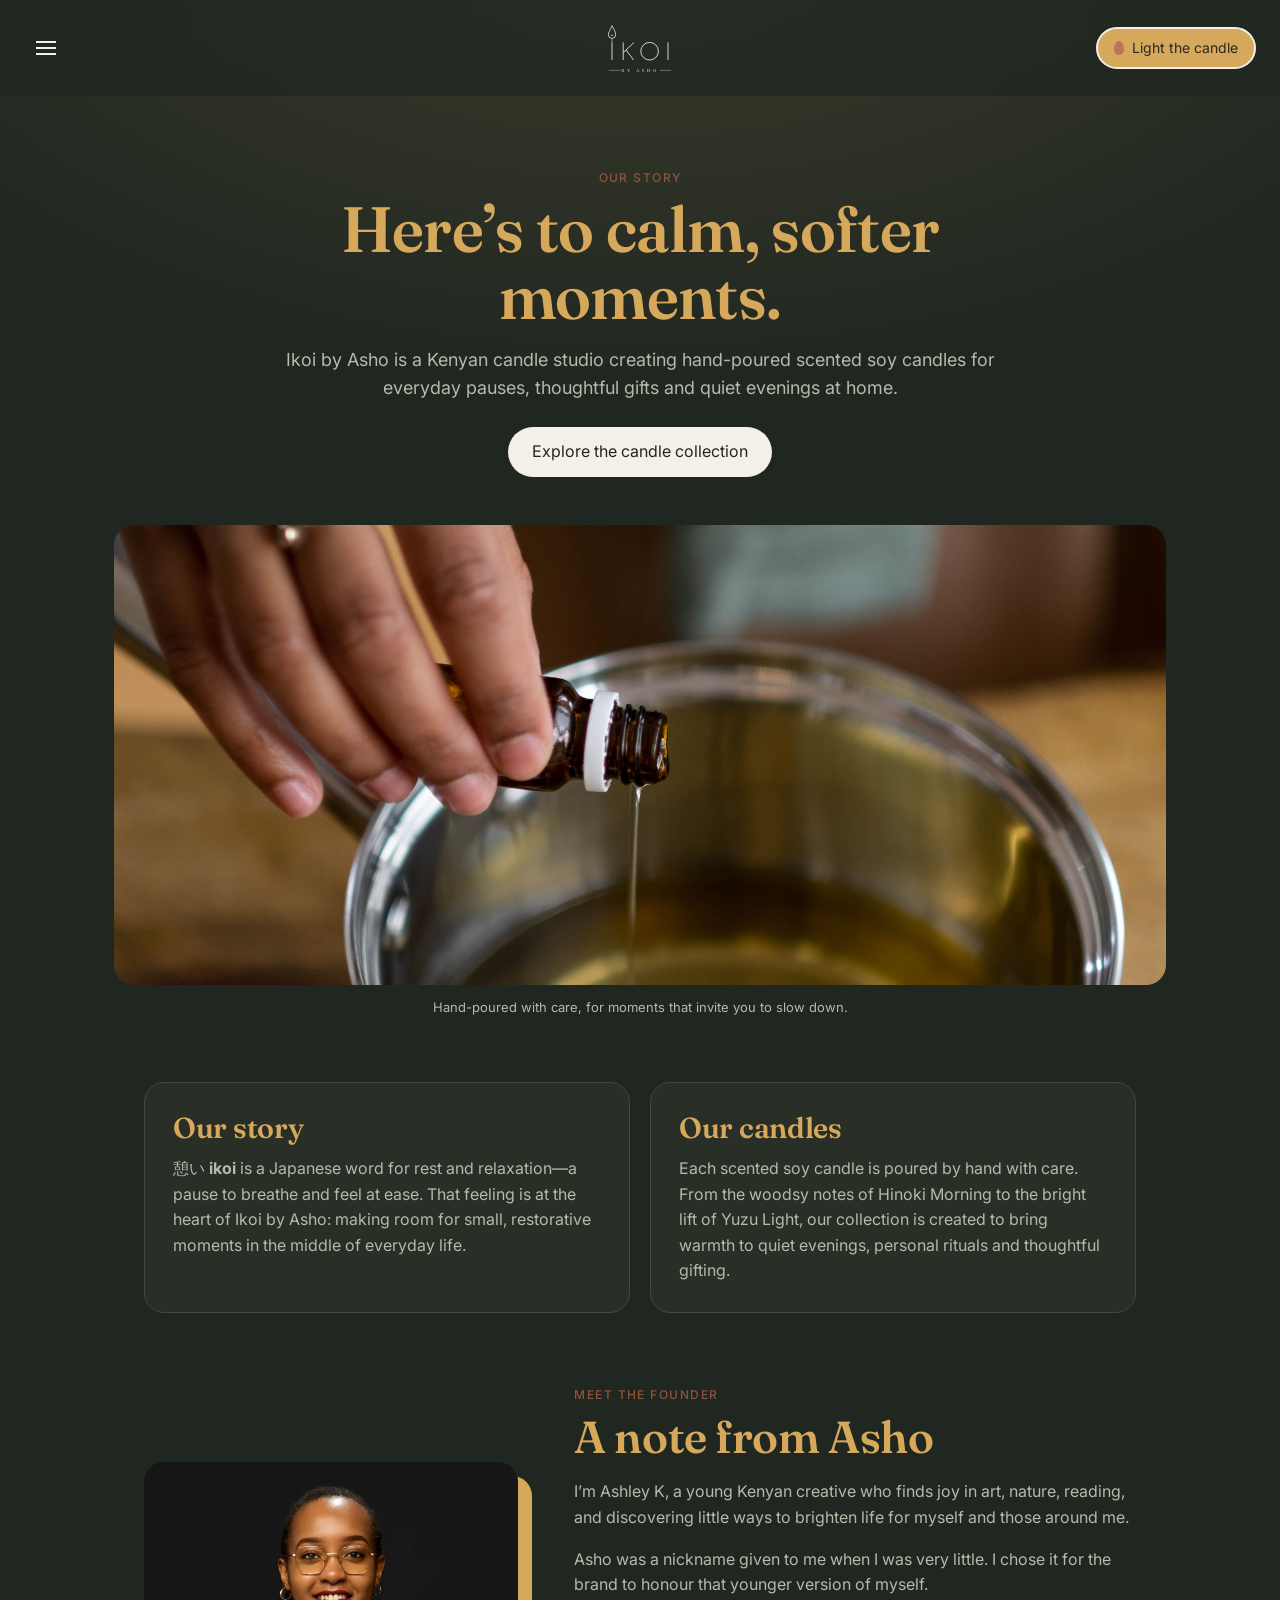
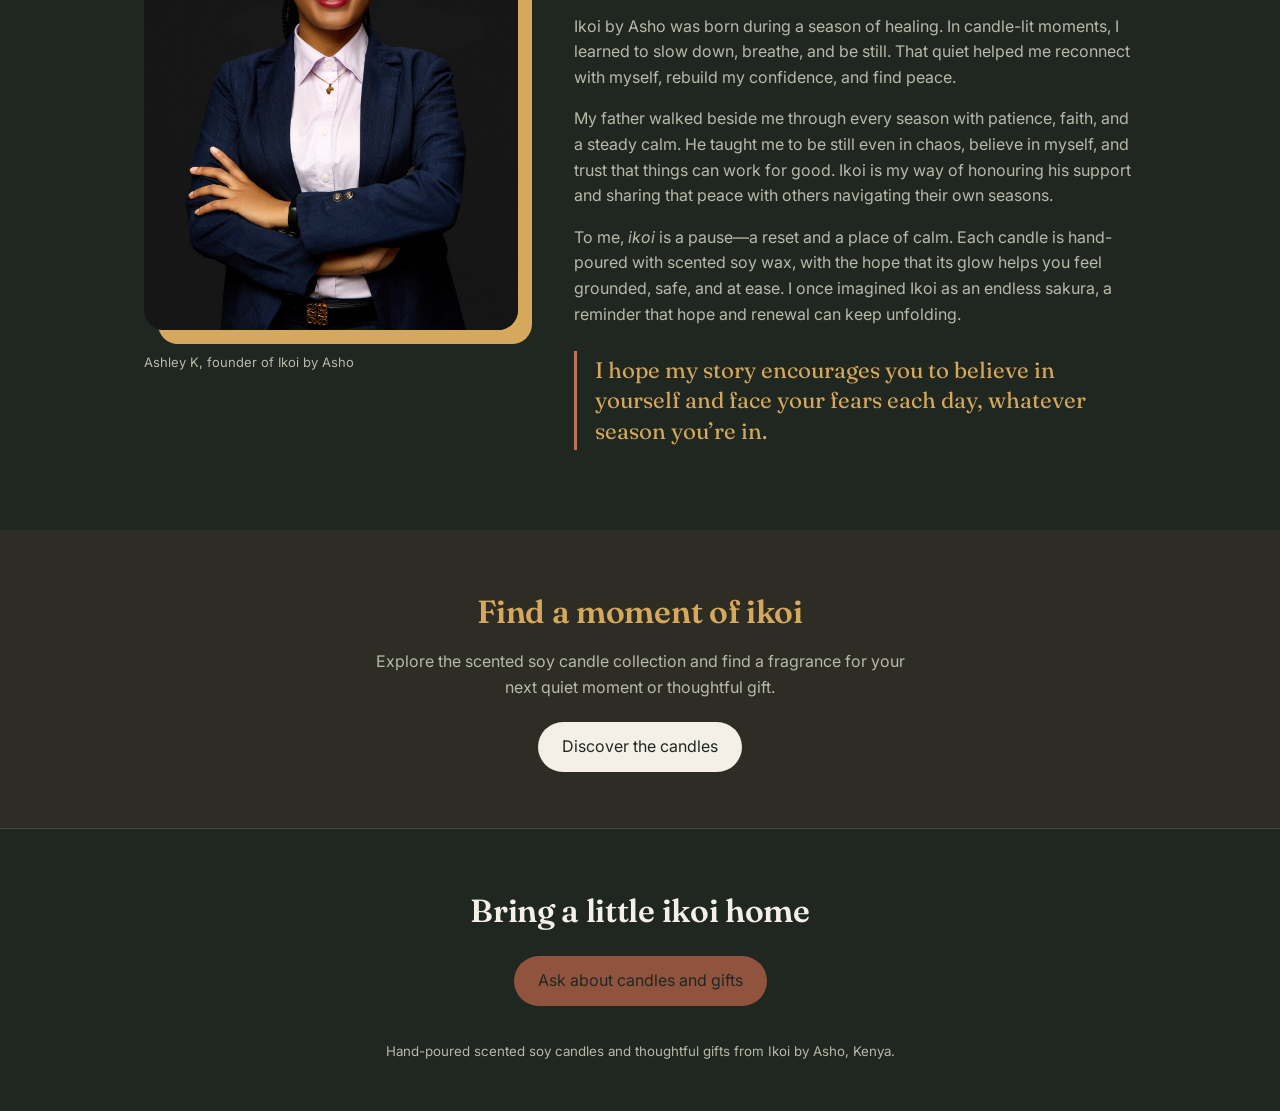
==== about.html @ bbc6a016 "Update Ikoi website content and assets Co-authored-by: Copilot <223556219+Copilot@users.noreply.gith" ====
<!DOCTYPE html>
<html lang="en">
<head>
  <meta charset="utf-8">
  <meta name="viewport" content="width=device-width, initial-scale=1">
  <title>Our Story | Ikoi by Asho</title>
  <meta name="description" content="Discover the meaning of ikoi and the inspiration behind Ikoi by Asho, a Kenyan candle studio creating hand-poured scented soy candles.">
  <meta property="og:type" content="website">
  <meta property="og:title" content="Our Story | Ikoi by Asho">
  <meta property="og:description" content="A little room to breathe: learn about the meaning of ikoi and our hand-poured scented soy candles.">
  <link rel="stylesheet" href="https://fonts.googleapis.com/css2?family=Cormorant+Garamond:wght@500&family=Fraunces:wght@600&family=Inter:wght@400;500&family=Noto+Serif+JP:wght@500&display=swap">
  <link rel="icon" href="data:image/svg+xml,<svg xmlns=%22http://www.w3.org/2000/svg%22 viewBox=%220 0 100 100%22><text y=%22.9em%22 font-size=%2290%22>🕯️</text></svg>">
  <link rel="stylesheet" href="style.css">
</head>
<body>
  <header>
    <button class="menu-toggle" id="menu-toggle" type="button" aria-expanded="false" aria-controls="primary-navigation" aria-label="Open navigation menu">
      <span class="menu-icon" aria-hidden="true"></span>
    </button>
    <a class="logo logo-wordmark" href="index.html#top" aria-label="Ikoi by Asho, home"><img src="Logo/ikoi-elegant-1-line-wordmark.svg" alt=""></a>
    <nav id="primary-navigation" aria-label="Main navigation">
      <a href="index.html#collection">Shop all candles</a>
      <details class="nav-scent-group">
        <summary>Shop by scent</summary>
        <div class="nav-scent-list">
          <a href="index.html#scent-hinoki-morning"><span>Hinoki Morning<small>KSh 1,500</small></span></a>
          <a href="index.html#scent-yuzu-light"><span>Yuzu Light<small>KSh 1,500</small></span></a>
          <a href="index.html#scent-matcha-hour"><span>Matcha Hour<small>KSh 1,500</small></span></a>
          <a href="index.html#scent-lamu-breeze"><span>Lamu Breeze<small>Planned · Price TBC</small></span></a>
          <a href="index.html#scent-mara-sunrise"><span>Mara Sunrise<small>Planned · Price TBC</small></span></a>
          <a href="index.html#scent-karura-rain"><span>Karura Rain<small>Planned · Price TBC</small></span></a>
          <a href="index.html#scent-naivasha-bloom"><span>Naivasha Bloom<small>Planned · Price TBC</small></span></a>
          <a href="index.html#scent-kilifi-dusk"><span>Kilifi Dusk<small>Planned · Price TBC</small></span></a>
          <a href="index.html#scent-infinite-sakura"><span>Infinite Sakura<small>Planned · Price TBC</small></span></a>
        </div>
      </details>
      <details class="nav-product-group">
        <summary>Shop by product</summary>
        <div class="nav-product-list">
          <a href="index.html#cake-candles"><span>Cake candles<small>Price on request</small></span></a>
          <a href="index.html#chocolate-bar-wax-melts"><span>Chocolate-bar wax melts<small>KSh 2,500</small></span></a>
          <a href="index.html#blooming-tins"><span>Blooming tins<small>Price on request</small></span></a>
        </div>
      </details>
      <a href="index.html#bundles">Bundles &amp; discounts</a>
      <a href="about.html" aria-current="page">Our story</a>
      <a href="index.html#events">Candle workshops</a>
      <a href="index.html#candle-journal">Candle care</a>
      <a href="index.html#playful">Custom candles</a>
      <a href="index.html#contact">Contact</a>
    </nav>
    <button class="glow-toggle" id="glow" type="button" aria-pressed="false"><span>Light the candle</span></button>
  </header>
  <div class="menu-backdrop" id="menu-backdrop" aria-hidden="true"></div>

  <main id="about-main">
    <section class="about-intro">
      <p class="about-kicker">Our story</p>
      <h1>Here’s to calm, softer moments.</h1>
      <p>Ikoi by Asho is a Kenyan candle studio creating hand-poured scented soy candles for everyday pauses, thoughtful gifts and quiet evenings at home.</p>
      <a class="button" href="index.html#collection">Explore the candle collection</a>
    </section>

    <figure class="about-feature">
      <img src="images/candle-making-1.jpg" alt="Fragrance being blended into warm candle wax" loading="eager" decoding="async">
      <figcaption>Hand-poured with care, for moments that invite you to slow down.</figcaption>
    </figure>

    <section class="about-story" aria-label="The meaning and making of Ikoi">
      <article>
        <h2>Our story</h2>
        <p><span class="kanji" lang="ja">憩い</span> <strong>ikoi</strong> is a Japanese word for rest and relaxation—a pause to breathe and feel at ease. That feeling is at the heart of Ikoi by Asho: making room for small, restorative moments in the middle of everyday life.</p>
      </article>
      <article>
        <h2>Our candles</h2>
        <p>Each scented soy candle is poured by hand with care. From the woodsy notes of Hinoki Morning to the bright lift of Yuzu Light, our collection is created to bring warmth to quiet evenings, personal rituals and thoughtful gifting.</p>
      </article>
    </section>

    <section class="founder-story" aria-labelledby="founder-title">
      <figure class="founder-portrait">
        <img src="images/ashley-k-web.jpg" alt="Ashley K, founder of Ikoi by Asho" loading="lazy" decoding="async">
        <figcaption>Ashley K, founder of Ikoi by Asho</figcaption>
      </figure>
      <div class="founder-copy">
        <p class="about-kicker">Meet the founder</p>
        <h2 id="founder-title">A note from Asho</h2>
        <p>I’m Ashley K, a young Kenyan creative who finds joy in art, nature, reading, and discovering little ways to brighten life for myself and those around me.</p>
        <p>Asho was a nickname given to me when I was very little. I chose it for the brand to honour that younger version of myself.</p>
        <p>Ikoi by Asho was born during a season of healing. In candle-lit moments, I learned to slow down, breathe, and be still. That quiet helped me reconnect with myself, rebuild my confidence, and find peace.</p>
        <p>My father walked beside me through every season with patience, faith, and a steady calm. He taught me to be still even in chaos, believe in myself, and trust that things can work for good. Ikoi is my way of honouring his support and sharing that peace with others navigating their own seasons.</p>
        <p>To me, <em>ikoi</em> is a pause—a reset and a place of calm. Each candle is hand-poured with scented soy wax, with the hope that its glow helps you feel grounded, safe, and at ease. I once imagined Ikoi as an endless sakura, a reminder that hope and renewal can keep unfolding.</p>
        <blockquote>I hope my story encourages you to believe in yourself and face your fears each day, whatever season you’re in.</blockquote>
      </div>
    </section>

    <section class="about-cta">
      <h2>Find a moment of ikoi</h2>
      <p>Explore the scented soy candle collection and find a fragrance for your next quiet moment or thoughtful gift.</p>
      <a class="button" href="index.html#collection">Discover the candles</a>
    </section>
  </main>

  <footer id="contact">
    <h2>Bring a little ikoi home</h2>
    <a class="button" href="mailto:hello@ikoibyasho.com">Ask about candles and gifts</a>
    <p><small>Hand-poured scented soy candles and thoughtful gifts from Ikoi by Asho, Kenya.</small></p>
  </footer>

  <script>
    const glowButton=document.getElementById('glow');
    function setCandleTheme(lit){
      document.body.classList.toggle('lit',lit);
      document.body.classList.toggle('glow',!lit);
      glowButton.setAttribute('aria-pressed',String(lit));
      glowButton.firstChild.textContent=lit?'Blow it out':'Light the candle';
      try{localStorage.setItem('candle-lit',lit?'1':'0')}catch(e){}
    }
    let candleLit=false;
    try{candleLit=localStorage.getItem('candle-lit')==='1'}catch(e){}
    setCandleTheme(candleLit);
    glowButton.addEventListener('click',()=>setCandleTheme(!document.body.classList.contains('lit')));

    const header=document.querySelector('header');
    const menuToggle=document.getElementById('menu-toggle');
    const primaryNavigation=document.getElementById('primary-navigation');
    function closeNavigation(restoreFocus=false){
      header.classList.remove('is-menu-open');
      document.body.classList.remove('menu-open');
      menuToggle.setAttribute('aria-expanded','false');
      menuToggle.setAttribute('aria-label','Open navigation menu');
      if(restoreFocus)menuToggle.focus();
    }
    const menuBackdrop=document.getElementById('menu-backdrop');
    menuBackdrop.addEventListener('click',()=>closeNavigation(true));
    menuToggle.addEventListener('click',()=>{
      const isOpen=menuToggle.getAttribute('aria-expanded')==='true';
      if(isOpen)closeNavigation(true);
      else{
        header.classList.add('is-menu-open');
        document.body.classList.add('menu-open');
        menuToggle.setAttribute('aria-expanded','true');
        menuToggle.setAttribute('aria-label','Close navigation menu');
        primaryNavigation.querySelector('a,summary').focus({preventScroll:true});
      }
    });
    primaryNavigation.addEventListener('click',event=>{
      if(event.target.closest('a'))closeNavigation();
    });
    document.addEventListener('keydown',event=>{
      if(event.key==='Escape'&&menuToggle.getAttribute('aria-expanded')==='true')closeNavigation(true);
    });
    let previousScrollY=window.scrollY;
    let scrollUpdatePending=false;
    window.addEventListener('scroll',()=>{
      if(scrollUpdatePending)return;
      scrollUpdatePending=true;
      requestAnimationFrame(()=>{
        const currentScrollY=window.scrollY;
        if(!header.classList.contains('is-menu-open')){
          header.classList.toggle('is-scrolled',currentScrollY>24);
          if(currentScrollY<=24)header.classList.remove('is-hidden');
          else if(currentScrollY>previousScrollY+4){
            header.classList.add('is-hidden');
            closeNavigation();
          }
          else if(currentScrollY<previousScrollY-4)header.classList.remove('is-hidden');
        }
        previousScrollY=currentScrollY;
        scrollUpdatePending=false;
      });
    },{passive:true});
  </script>
</body>
</html>
---- style.css ----
:root{--bg:#f4f0e7;--ink:#292a26;--muted:#6e6c62;--accent:#b8745a;--accent-strong:#90533e;--line:#ded7c8;--saffron:#d5a85b;--plum:#68745d;--head:#3e4a3c;--flame-cursor:url("data:image/svg+xml,%3Csvg%20xmlns='http://www.w3.org/2000/svg'%20width='32'%20height='32'%20viewBox='0%200%2032%2032'%3E%3Cpath%20fill='%23b8745a'%20stroke='%23292a26'%20stroke-width='1.5'%20d='M16%202c2%207%209%209%209%2017a9%209%200%201%201-18%200c0-5%203-9%207-12-1%205%201%207%203%208-1-5%200-9%203-13z'/%3E%3Cpath%20fill='%23d5a85b'%20d='M16%2015c2%202%203%204%203%206a3%203%200%201%201-6%200c0-2%201-3%202-4%200%201%201%202%201%202z'/%3E%3C/svg%3E") 16 2}
*,*::before,*::after{box-sizing:border-box}
html{scroll-behavior:smooth}
body{margin:0;background:var(--bg);color:var(--ink);font-family:Inter,sans-serif;line-height:1.6;cursor:var(--flame-cursor),auto}
a,button,select,[role=button]{cursor:var(--flame-cursor),pointer}
h1,h2,h3{font-family:Fraunces,serif;font-weight:600;letter-spacing:-.01em}
a:focus-visible{outline:2px solid var(--accent-strong);outline-offset:3px}
img{max-width:100%}

header{display:grid;grid-template-columns:1fr auto 1fr;gap:12px;align-items:center;padding:8px 24px;border-bottom:0}
header a{color:var(--ink);text-decoration:none}
.logo{font-family:"Cormorant Garamond",serif;font-size:1.6rem}
.logo small{font-family:Inter,sans-serif;font-size:13px;color:var(--muted)}
.logo-wordmark{grid-column:2;grid-row:1;justify-self:center;display:block;width:104px;height:80px;overflow:hidden;transition:width .25s ease,height .25s ease}
.logo-wordmark img{display:block;width:100%;height:100%;max-width:none;object-fit:contain;transition:filter .4s}
body.glow .logo-wordmark img{filter:invert(1)}
.menu-toggle{grid-column:1;grid-row:1;justify-self:start;display:grid;place-items:center;width:44px;height:44px;padding:0;border:0;border-radius:50%;background:transparent;color:var(--ink)}
.menu-toggle:hover{background:rgba(41,42,38,.08)}
.menu-icon,.menu-icon::before,.menu-icon::after{display:block;width:20px;height:1.5px;background:currentColor;transition:transform .2s,background-color .2s}
.menu-icon{position:relative}
.menu-icon::before,.menu-icon::after{position:absolute;left:0;content:""}
.menu-icon::before{top:-6px}
.menu-icon::after{top:6px}
.menu-toggle[aria-expanded=true] .menu-icon{background:transparent}
.menu-toggle[aria-expanded=true] .menu-icon::before{top:0;transform:rotate(45deg)}
.menu-toggle[aria-expanded=true] .menu-icon::after{top:0;transform:rotate(-45deg)}
nav{position:fixed;top:0;bottom:0;left:0;z-index:22;display:flex;flex-direction:column;align-items:stretch;width:min(360px,88vw);height:100vh;height:100dvh;overflow-y:auto;gap:0;padding:72px 24px 24px;background:var(--bg);border-right:1px solid var(--line);box-shadow:12px 0 32px rgba(41,42,38,.12);transform:translateX(-105%);visibility:hidden;pointer-events:none;transition:transform .28s ease,visibility 0s linear .28s}
header.is-menu-open nav{transform:translateX(0);visibility:visible;pointer-events:auto;transition:transform .28s ease,visibility 0s}
header.is-menu-open{background:transparent;backdrop-filter:none;box-shadow:none}
header.is-menu-open .menu-toggle{position:fixed;top:12px;left:12px;z-index:23;background:var(--bg)}
header.is-menu-open .logo-wordmark,header.is-menu-open .glow-toggle{visibility:hidden}
.menu-backdrop{display:none;position:fixed;inset:0;z-index:19;width:100%;border:0;background:rgba(20,24,21,.48)}
header.is-menu-open+.menu-backdrop{display:block}
body.menu-open{overflow:hidden}
header .glow-toggle{grid-column:3;grid-row:1;justify-self:end;white-space:nowrap}
nav a{display:flex;align-items:center;width:100%;min-height:54px;padding:12px 0;border-bottom:1px solid var(--line);color:var(--ink);text-align:left;text-decoration:none;background:none;transition:color .2s}
nav a:hover{color:var(--accent-strong)}
.nav-scent-group,.nav-product-group{border-bottom:1px solid var(--line)}
.nav-scent-group summary,.nav-product-group summary{display:flex;align-items:center;justify-content:space-between;min-height:54px;cursor:pointer;list-style:none;color:var(--ink);font-size:14px;letter-spacing:.04em;text-transform:uppercase}
.nav-scent-group summary::-webkit-details-marker,.nav-product-group summary::-webkit-details-marker{display:none}
.nav-scent-group summary::after,.nav-product-group summary::after{width:7px;height:7px;margin-right:4px;border-top:1.5px solid currentColor;border-right:1.5px solid currentColor;content:"";transform:rotate(45deg);transition:transform .2s}
.nav-scent-group[open] summary::after,.nav-product-group[open] summary::after{transform:rotate(135deg)}
.nav-scent-list,.nav-product-list{padding:0 0 10px 12px;border-top:1px solid var(--line)}
nav .nav-scent-list a,nav .nav-product-list a{min-height:44px;padding:8px 0;border:0;color:var(--muted);font-size:14px}
nav .nav-scent-list a:hover,nav .nav-product-list a:hover{color:var(--accent-strong)}
.nav-scent-list a span,.nav-product-list a span{display:flex;flex-direction:column;gap:2px}
.nav-scent-list a small,.nav-product-list a small{color:var(--muted);font-size:11px;font-weight:400}

.button{display:inline-block;background:var(--ink);color:var(--bg);padding:12px 24px;border-radius:999px;text-decoration:none}
.wrap{max-width:1040px;margin:0 auto;padding:0 24px}

/* calm home */
.hero{display:grid;grid-template-columns:1fr 1fr;gap:48px;align-items:center;padding-top:72px;padding-bottom:72px}
.hero h1{font-size:clamp(2.4rem,5vw,3.6rem);line-height:1.05;margin:0 0 16px}
.hero p{max-width:34ch;color:var(--muted)}
.hero img{width:100%;aspect-ratio:4/5;object-fit:cover;border-radius:200px 200px 8px 8px}

.jar-showcase{padding:64px 0;background:linear-gradient(120deg,rgba(184,116,90,.12),rgba(213,168,91,.18))}
.jar-showcase-content{display:grid;grid-template-columns:1fr;gap:30px}
.jar-showcase-copy h2{margin:0 0 12px;color:var(--head);font-size:clamp(2rem,4vw,2.8rem);line-height:1.08}
.jar-showcase-copy>p:last-child{max-width:34ch;margin:0;color:var(--muted)}
.jar-kicker{margin:0 0 8px;color:var(--accent-strong);font-size:12px;font-weight:500;letter-spacing:.12em;text-transform:uppercase}
.jar-mockups{display:grid;grid-template-columns:repeat(3,minmax(0,1fr));gap:16px;align-items:stretch}
.jar-mockup{position:relative;overflow:hidden;margin:0;border-radius:18px;aspect-ratio:4/5;box-shadow:0 12px 24px rgba(41,42,38,.14);isolation:isolate}
.jar-mockup-photo{display:block;width:100%;height:100%;object-fit:cover}

.collection{padding-top:48px;padding-bottom:64px}
.collection h2,.craft h2{font-size:2.2rem;margin:0 0 24px}
.collection .varieties-title{margin:48px 0 24px;font-size:2rem}
#varieties{scroll-margin-top:150px}
.cards{display:grid;grid-template-columns:repeat(3,1fr);gap:24px}
.card img{width:100%;aspect-ratio:4/5;object-fit:cover;border-radius:6px;display:block}
.card h3{font-size:1.5rem;margin:12px 0 4px}
.card p{margin:0;font-size:14px;color:var(--muted)}
.card .price-row,.treat .price-row{display:flex;align-items:center;justify-content:space-between;margin:14px 8px 0;padding:10px 12px;border-radius:12px;background:rgba(255,255,255,.55);color:#805344;font-size:13px;font-weight:500}
.card .price-row strong,.treat .price-row strong{color:var(--ink);font-family:Inter,sans-serif;font-size:15px;white-space:nowrap}
.card{display:flex;flex-direction:column}
.card .bundle-order,.treat .bundle-order{width:calc(100% - 16px);margin:auto 8px 0}
.scent-future{scroll-margin-top:130px}
#scent-lamu-breeze{background:#d8dfd2}
#scent-mara-sunrise{background:#e8dab8}
#scent-karura-rain{background:#ded8cb}
#scent-naivasha-bloom{background:#d7e0dc}
#scent-kilifi-dusk{background:#e5d8d0}
#scent-infinite-sakura{background:#eedde2}
.scent-future .scent-idea-photo{margin-bottom:12px;border-radius:20px}
.scent-future h3{margin-top:0;color:#292a26}
.scent-collection .card h3{color:#292a26}
.treat{display:flex;flex-direction:column}

.bundle-section{--bundle-card:#fffaf0;padding:72px 24px;background:linear-gradient(120deg,rgba(184,116,90,.1),rgba(213,168,91,.14))}
#bundles{scroll-margin-top:120px}
.bundle-inner{max-width:1088px;margin:0 auto}
.bundle-kicker{text-align:center;margin:0 0 6px;color:var(--accent-strong);font-size:12px;font-weight:500;letter-spacing:.12em;text-transform:uppercase}
.bundle-section h2{margin:0 0 10px;text-align:center;color:var(--head);font-size:clamp(2rem,4vw,2.8rem)}
.bundle-intro{max-width:68ch;margin:0 auto 32px;text-align:center;color:var(--muted)}
.bundle-grid{display:grid;grid-template-columns:repeat(3,minmax(0,1fr));gap:20px;align-items:stretch}
.bundle-card{overflow:hidden;display:flex;flex-direction:column;border:1px solid var(--line);border-radius:20px;background:var(--bundle-card);box-shadow:0 8px 24px rgba(41,42,38,.06);transition:transform .25s ease,box-shadow .25s ease}
.bundle-card:hover{transform:translateY(-3px);box-shadow:0 14px 28px rgba(41,42,38,.1)}
.bundle-image{position:relative;overflow:hidden;aspect-ratio:4/3;background:rgba(41,42,38,.04)}
.bundle-image img{display:block;width:100%;height:100%;object-fit:cover}
.bundle-badge{position:absolute;top:14px;left:14px;padding:5px 10px;border-radius:3px;background:var(--ink);color:var(--bg);font-size:11px;font-weight:500;letter-spacing:.06em;text-transform:uppercase}
.bundle-card-content{display:flex;flex:1;flex-direction:column;padding:20px}
.bundle-label{margin:0 0 6px;color:var(--accent-strong);font-size:11px;font-weight:500;letter-spacing:.1em;text-transform:uppercase}
.bundle-card h3{margin:0 0 8px;color:var(--head);font-size:1.35rem;line-height:1.2}
.bundle-card-content>p:not(.bundle-label):not(.bundle-price){margin:0 0 18px;color:var(--muted);font-size:14px}
.bundle-price{display:flex;flex-wrap:wrap;align-items:baseline;gap:4px 10px;margin:auto 0 16px}
.bundle-was{color:var(--muted);font-size:14px;text-decoration:line-through}
.bundle-price strong{color:var(--ink);font-size:1.25rem}
.bundle-save{margin-left:auto;color:var(--accent-strong);font-size:12px;font-weight:500}
.bundle-order{display:block;padding:11px 16px;border-radius:999px;background:var(--accent-strong);color:#fff;text-align:center;text-decoration:none;font-size:14px;font-weight:500;transition:background-color .2s,transform .2s}
.bundle-order:hover{transform:translateY(-1px);background:var(--ink)}

.craft{background:var(--ink);color:var(--bg);padding:64px 24px;text-align:center}
.craft p{max-width:480px;margin:0 auto 24px;opacity:.85}
.craft-values{display:grid;grid-template-columns:repeat(6,minmax(0,1fr));gap:20px;max-width:960px;margin:32px auto 0;padding:0;list-style:none}
.craft-values li{grid-column:span 2;min-height:140px;display:flex;flex-direction:column;justify-content:center;align-items:center;gap:14px;padding:20px;border:1px solid rgba(244,240,231,.3);border-radius:24px;background:rgba(244,240,231,.1);font-weight:500;transition:transform .25s,border-color .25s,background-color .25s}
.craft-values svg{width:36px;height:36px;flex-shrink:0;fill:none;stroke:var(--saffron);stroke-width:1.75;stroke-linecap:round;stroke-linejoin:round}
.craft-values span{font-size:11px;letter-spacing:.1em;text-transform:uppercase}
.craft-values li:hover{transform:translateY(-3px);border-color:var(--saffron);background:rgba(244,240,231,.15)}
.craft-values li:nth-child(4){grid-column:2/span 2}
.craft-values li:nth-child(5){grid-column:4/span 2}

.events{padding-top:72px;padding-bottom:72px}
.events-kicker{text-transform:uppercase;letter-spacing:.12em;font-size:12px;font-weight:500;color:var(--accent-strong);margin:0 0 8px}
.events h2{font-size:clamp(2rem,4vw,2.8rem);margin:0 0 24px;color:var(--head)}
.event-card{display:flex;align-items:center;justify-content:space-between;gap:32px;padding:32px;border:1px solid var(--line);border-radius:24px;background:linear-gradient(120deg,rgba(184,116,90,.14),rgba(213,168,91,.2))}
.event-card h3{font-size:1.6rem;margin:14px 0 8px}
.event-card p{max-width:60ch;color:var(--muted);margin:0}
.event-status{display:inline-block;padding:4px 12px;border-radius:999px;background:var(--saffron);color:var(--ink);font-size:13px;font-weight:500}
.event-card .button{flex-shrink:0;background:var(--accent-strong);color:#fff}
.event-gallery-title{font-size:1.5rem;margin:40px 0 16px}
.event-gallery{display:grid;grid-template-columns:repeat(3,minmax(0,1fr));gap:16px}
.event-gallery img{width:100%;aspect-ratio:4/3;object-fit:cover;border-radius:18px;display:block;cursor:zoom-in}

.candle-journal{padding-top:72px;padding-bottom:72px}
#candle-journal{scroll-margin-top:120px}
.journal-kicker,.journal-meta{margin:0;color:var(--accent-strong);font-size:12px;font-weight:500;letter-spacing:.1em;text-transform:uppercase}
.candle-journal h2{margin:4px 0 10px;color:var(--head);font-size:clamp(2rem,4vw,2.8rem)}
.journal-intro{max-width:62ch;margin:0 0 28px;color:var(--muted)}
.journal-grid{display:grid;grid-template-columns:repeat(3,minmax(0,1fr));gap:18px}
.journal-card{display:flex;flex-direction:column;padding:24px;border:1px solid var(--line);border-top:3px solid var(--saffron);border-radius:18px;background:var(--journal-card,#fffaf0)}
.journal-meta{color:var(--muted);font-size:11px;letter-spacing:.08em}
.journal-card h3{margin:12px 0 8px;color:var(--head);font-size:1.45rem;line-height:1.2}
.journal-card>p:not(.journal-meta){margin:0 0 20px;color:var(--muted);font-size:14px}
.journal-card details{margin-top:auto;border-top:1px solid var(--line);padding-top:14px}
.journal-card summary{color:var(--accent-strong);font-size:14px;font-weight:500;cursor:pointer}
.journal-card details ul{margin:12px 0 0;padding-left:20px;color:var(--muted);font-size:14px}
.journal-card details li+li{margin-top:8px}

.actions{display:flex;flex-wrap:wrap;gap:12px}
.button.ghost{background:transparent;color:var(--ink);border:1px solid var(--ink)}
.story{display:grid;grid-template-columns:1.1fr .9fr;gap:56px;align-items:center;padding-top:24px;padding-bottom:72px}
.story img{width:100%;aspect-ratio:4/5;object-fit:cover;border-radius:8px}
.story h2{font-size:2.2rem;margin:0 0 16px}
.story .meaning{border-left:3px solid var(--accent);padding:4px 0 4px 16px;margin:0 0 24px;font-size:16px;color:var(--ink)}
.story .button{margin-top:8px}
.meaning .kanji{font-size:1.8rem;margin-right:8px;font-family:"Noto Serif JP",serif}
.story p{margin:0 0 16px;font-size:18px;color:var(--muted)}
.bridge{padding-top:72px;padding-bottom:72px;display:grid;grid-template-columns:1fr 1fr;gap:48px;align-items:center}
.bridge img{width:100%;aspect-ratio:4/3;object-fit:cover;border-radius:8px}
.bridge h2{font-size:2.2rem;margin:0 0 12px}
.bridge p{color:var(--muted);max-width:40ch}

.about-intro{max-width:900px;margin:0 auto;padding:72px 24px 48px;text-align:center}
.about-kicker{margin:0 0 8px;color:var(--accent-strong);font-size:12px;font-weight:500;letter-spacing:.12em;text-transform:uppercase}
.about-intro h1{margin:0 0 16px;color:var(--head);font-size:clamp(2.5rem,6vw,4rem);line-height:1.05}
.about-intro>p:not(.about-kicker){max-width:68ch;margin:0 auto 24px;color:var(--muted);font-size:18px}
.about-feature{max-width:1100px;margin:0 auto 64px;padding:0 24px}
.about-feature img{display:block;width:100%;aspect-ratio:16/7;object-fit:cover;border-radius:20px}
.about-feature figcaption{margin-top:12px;color:var(--muted);font-size:13px;text-align:center}
.about-story{display:grid;grid-template-columns:repeat(2,minmax(0,1fr));gap:20px;max-width:1040px;margin:0 auto;padding:0 24px 72px}
.about-story article{padding:28px;border:1px solid var(--line);border-radius:20px;background:var(--about-card,#fffaf0)}
.about-story h2{margin:0 0 12px;color:var(--head);font-size:1.8rem;line-height:1.15}
.about-story p{margin:0;color:var(--muted)}
.founder-story{display:grid;grid-template-columns:minmax(260px,.8fr) minmax(0,1.2fr);gap:56px;align-items:center;max-width:1040px;margin:0 auto;padding:0 24px 80px}
.founder-portrait{max-width:420px;margin:0}
.founder-portrait img{display:block;width:100%;aspect-ratio:4/5;object-fit:cover;object-position:center 30%;border-radius:20px;box-shadow:14px 14px 0 var(--saffron)}
.founder-portrait figcaption{margin-top:22px;color:var(--muted);font-size:13px}
.founder-copy h2{margin:0 0 18px;color:var(--head);font-size:clamp(2rem,4vw,2.8rem);line-height:1.1}
.founder-copy>p:not(.about-kicker){margin:0 0 16px;color:var(--muted)}
.founder-copy blockquote{margin:24px 0 0;padding:4px 0 4px 18px;border-left:3px solid var(--accent);color:var(--head);font-family:Fraunces,serif;font-size:1.4rem;line-height:1.35}
.about-cta{padding:56px 24px;background:rgba(184,116,90,.12);text-align:center}
.about-cta h2{margin:0 0 12px;color:var(--head);font-size:2rem}
.about-cta p{max-width:55ch;margin:0 auto 22px;color:var(--muted)}

footer{text-align:center;padding:56px 24px 32px;border-top:1px solid var(--line)}
footer h2{font-size:2rem;margin:0 0 20px}
footer .button{background:var(--accent)}
footer p{color:var(--muted);margin-top:32px}

/* playful section */
.play{--bg:#eee9df;--ink:#292a26;--muted:#6e6c62;--accent:#90533e;--pink:#e7d9d0;--butter:#e8dab8;--mint:#ced7c6;background:var(--bg);color:var(--ink);padding:80px 0 8px}
.play h2,.play h3{font-family:Fraunces,serif;font-weight:600}
.play-intro{max-width:620px;margin-bottom:48px}
.play-intro h2{font-size:clamp(2rem,4.5vw,3rem);line-height:1.05;margin:0 0 16px}
.play-intro p{margin:0 0 24px;font-size:18px}
.play-links{display:grid;grid-template-columns:repeat(2,minmax(0,1fr));gap:12px;margin:0 0 24px}
.play-links a{min-height:56px;display:flex;align-items:center;padding:12px 16px;border:1px solid rgba(41,42,38,.18);border-radius:14px;background:rgba(255,255,255,.5);color:var(--ink);font-size:14px;font-weight:500;line-height:1.35;text-decoration:none;transition:transform .2s,border-color .2s,background-color .2s}
.play-links a:hover{transform:translateY(-2px);border-color:var(--accent);background:rgba(255,255,255,.8)}
.play .button{background:var(--accent);color:#fff}
.custom-request{max-width:760px;margin:0 0 64px;padding:32px;border:1px solid rgba(41,42,38,.18);border-radius:24px;background:rgba(255,255,255,.55)}
.custom-request h3{font-size:1.7rem;margin:0 0 4px}
.custom-request>p{margin:0 0 24px;color:var(--muted)}
.custom-request-fields{display:grid;grid-template-columns:repeat(2,minmax(0,1fr));gap:18px}
.custom-request label{display:grid;gap:6px;font-size:14px;font-weight:500}
.custom-request input,.custom-request select,.custom-request textarea{width:100%;min-height:46px;padding:10px 12px;border:1px solid rgba(41,42,38,.28);border-radius:10px;background:#fcfaf5;color:var(--ink);font:inherit}
.custom-request textarea{resize:vertical}
.custom-request input:focus-visible,.custom-request select:focus-visible,.custom-request textarea:focus-visible{outline:2px solid var(--accent);outline-offset:2px}
.custom-request .optional{font-weight:400;color:var(--muted)}
.custom-request-notes{grid-column:1/-1}
.custom-request .button{border:0;font:inherit;cursor:pointer;margin-top:20px}
.custom-request .form-note{font-size:13px;margin:10px 0 0;color:var(--muted)}
.treats{--pink:#e7d9d0;--butter:#e8dab8;--mint:#ced7c6;display:grid;grid-template-columns:repeat(3,1fr);gap:24px}
.treat{border-radius:28px;padding:16px 16px 24px}
.treat:nth-child(1){background:var(--pink)}
.treat:nth-child(2){background:var(--butter);margin-top:32px}
.treat:nth-child(3){background:var(--mint)}
.treat img{width:100%;aspect-ratio:1;object-fit:cover;border-radius:20px;display:block}
.treat h3{font-size:1.5rem;margin:16px 8px 4px}
.treat p{margin:0 8px;font-size:15px}
.gallery{display:grid;grid-template-columns:repeat(3,1fr);gap:16px;padding-bottom:72px}
.gallery img{width:100%;aspect-ratio:1;object-fit:cover;border-radius:16px;display:block}
.gallery img:nth-child(3n+2){border-radius:999px 999px 16px 16px}

@media(max-width:760px){
  header{grid-template-columns:1fr auto 1fr;gap:12px;padding:12px 20px}
  .logo-wordmark{width:96px;height:74px}
  .jar-showcase-content{gap:28px}
  .jar-showcase-copy{text-align:center}
  .jar-showcase-copy>p:last-child{margin-right:auto;margin-left:auto}
  .jar-mockups{grid-template-columns:repeat(2,minmax(0,1fr))}
  .jar-mockup:nth-child(3){grid-column:1/-1;width:76%;justify-self:center}
  .story{grid-template-columns:1fr;gap:32px}
  .about-story{grid-template-columns:1fr}
  .founder-story{grid-template-columns:1fr;gap:36px}
  .founder-portrait{width:min(100%,420px)}
  .hero{grid-template-columns:1fr;gap:28px;padding-top:52px;padding-bottom:56px}
  .hero h1{font-size:clamp(2rem,6.5vw,2.8rem);margin-bottom:24px}
  .hero p{margin:16px 0 32px}
  .hero .actions{flex-direction:column;align-items:flex-start;gap:14px}
  .hero .actions .button{width:min(100%,280px);text-align:center}
  .custom-request{padding:24px;margin-bottom:48px}
  .custom-request-fields{grid-template-columns:1fr}
  .custom-request-notes{grid-column:auto}
  .event-card{align-items:flex-start;flex-direction:column;padding:24px}
  .bundle-grid{grid-template-columns:repeat(2,minmax(0,1fr))}
  .journal-grid{grid-template-columns:repeat(2,minmax(0,1fr))}
  .craft-values{grid-template-columns:repeat(2,minmax(0,1fr))}
  .craft-values li:nth-child(4),.craft-values li:nth-child(5){grid-column:auto}
  .craft-values li:last-child:nth-child(odd){grid-column:1/-1}
  .cards,.treats,.gallery,.event-gallery{grid-template-columns:1fr 1fr}
  .treat:nth-child(2){margin-top:0}
  #varieties{scroll-margin-top:190px}
}
@media(max-width:480px){
  header{padding:14px 12px;column-gap:8px}
  .logo-wordmark{width:84px;height:66px}
  header .glow-toggle{gap:6px;padding:7px 10px;font-size:12px}
  .play-links{grid-template-columns:1fr}
  .bundle-grid{grid-template-columns:1fr}
  .journal-grid{grid-template-columns:1fr}
  #varieties{scroll-margin-top:220px}
  .cards,.treats,.gallery,.event-gallery{grid-template-columns:1fr}
  .jar-showcase{padding:48px 0}
  .jar-mockups{gap:10px}
  .jar-mockup{border-radius:12px}
  .jar-mockup:nth-child(3){width:100%}
  .about-intro{padding-top:52px}
  .about-feature img{aspect-ratio:4/3;border-radius:14px}
}

/* vibrant + interactive layer */
body{transition:background-color .5s,color .5s}
header{position:sticky;top:0;z-index:20;background:color-mix(in srgb,var(--bg) 76%,transparent);backdrop-filter:blur(12px);transition:padding .25s ease,box-shadow .25s ease,background-color .25s ease,transform .25s ease,visibility 0s linear}
header.is-hidden{transform:translateY(-100%);pointer-events:none;visibility:hidden;transition:transform .25s ease,visibility 0s linear .25s,padding .25s ease,box-shadow .25s ease,background-color .25s ease}
header.is-scrolled{background:color-mix(in srgb,var(--bg) 94%,transparent)}
.logo{display:flex;align-items:center;gap:10px;font-family:Fraunces,serif;font-weight:600}
.logo .mark{width:30px;height:36px}
.flame{transform-origin:20px 20px;animation:flicker 2.4s ease-in-out infinite}
@keyframes flicker{0%,100%{transform:scale(1) rotate(0)}30%{transform:scale(.94,1.06) rotate(-2deg)}60%{transform:scale(1.04,.96) rotate(2deg)}}
nav a[aria-current=location],nav a[aria-current=page]{color:var(--accent-strong);font-weight:500}
header.is-scrolled{padding-top:4px;padding-bottom:4px;box-shadow:0 4px 20px rgba(41,42,38,.1)}
header.is-scrolled .logo-wordmark{width:92px;height:70px}
.glow-toggle{font:inherit;font-size:14px;display:flex;gap:8px;align-items:center;border:2px solid var(--ink);background:var(--saffron);color:#292a26;padding:8px 16px;border-radius:999px;cursor:pointer;transition:box-shadow .4s}
.glow-toggle::before{content:"";width:10px;height:14px;background:var(--accent);border-radius:50% 50% 50% 50%/60% 60% 40% 40%}
.glow-toggle[aria-pressed=true]{box-shadow:0 0 0 4px rgba(213,168,91,.35),0 0 28px 6px rgba(213,168,91,.55)}
.glow-toggle:focus-visible{outline:2px solid var(--accent);outline-offset:3px}
.button{transition:transform .2s}
.button:hover{transform:translateY(-2px)}
.hero h1{color:var(--head)}
.hero .button:not(.ghost){background:var(--accent-strong);color:#fff}
.hero img{box-shadow:16px 16px 0 var(--saffron)}
.story .meaning{border-left-color:var(--accent)}
.card{color:var(--ink);border-radius:28px;padding:14px 14px 22px;transition:transform .35s ease-out}
.card:hover{transform:translateY(-3px)}
.card:nth-child(1){background:#d8dfd2}
.card:nth-child(2){background:#e8dab8}
.card:nth-child(3){background:#ded8cb}
.card img{border-radius:20px}
.card h3,.card p{padding:0 8px}
.card p{color:#555a50}
.pick{display:inline-block;margin:14px 8px 0;font-size:14px;font-weight:500;color:var(--ink);text-decoration:none;border-bottom:2px solid var(--ink)}
.pick:hover{color:var(--accent);border-color:var(--accent)}
.craft{background:var(--plum);color:#f4f0e7}
.treat{color:#292a26;transition:transform .35s ease-out}
.treat:hover{transform:translateY(-3px)}
.gallery img{transition:transform .25s}
.gallery img:hover{transform:scale(1.04)}
#lightbox{border:0;padding:0;background:transparent;max-width:min(92vw,720px)}
#lightbox::backdrop{background:rgba(32,39,33,.88)}
#lightbox img{max-width:100%;max-height:85vh;border-radius:20px;display:block}

/* "Light the candle" evening mode */
body.glow{--bg:#202721;--ink:#f4f0e7;--muted:#b7b9a9;--line:#414a3f;--head:#d5a85b;background:radial-gradient(900px 500px at 50% -120px,rgba(213,168,91,.18),transparent) var(--bg)}
body.glow .play{--bg:#292e27;--ink:#f4f0e7;--muted:#b7b9a9}
body.glow .play-links a{border-color:rgba(244,240,231,.25);background:rgba(244,240,231,.08)}
body.glow .play-links a:hover{background:rgba(244,240,231,.14)}
body.glow .candle-journal{--journal-card:#292e27}
body.glow .journal-card h3{color:var(--head)}
body.glow .bundle-section{--bundle-card:#292e27;background:linear-gradient(120deg,rgba(184,116,90,.08),rgba(213,168,91,.08))}
body.glow .bundle-card h3{color:var(--head)}
body.glow .about-story{--about-card:#292e27}
body.glow .founder-copy h2,body.glow .founder-copy blockquote{color:var(--head)}
body.glow .about-cta{background:rgba(184,116,90,.08)}
body.glow .about-cta h2{color:var(--head)}
body.glow .button:not(.ghost):not(.pick){color:#202721}
body.glow .hero .button:not(.ghost),body.glow .play .button,body.glow footer .button{color:#fff}
body.lit{--bg:#fff;--ink:#292a26;--muted:#6e6c62;--line:#ded7c8;--head:#3e4a3c;background:#fff}
footer .button{background:var(--accent-strong);color:#fff}

@media(prefers-reduced-motion:reduce){.flame{animation:none}*{transition:none!important}}

@media(max-width:760px){header.is-scrolled .logo-wordmark{width:88px;height:68px}}
@media(max-width:480px){header.is-scrolled .logo-wordmark{width:78px;height:60px}}
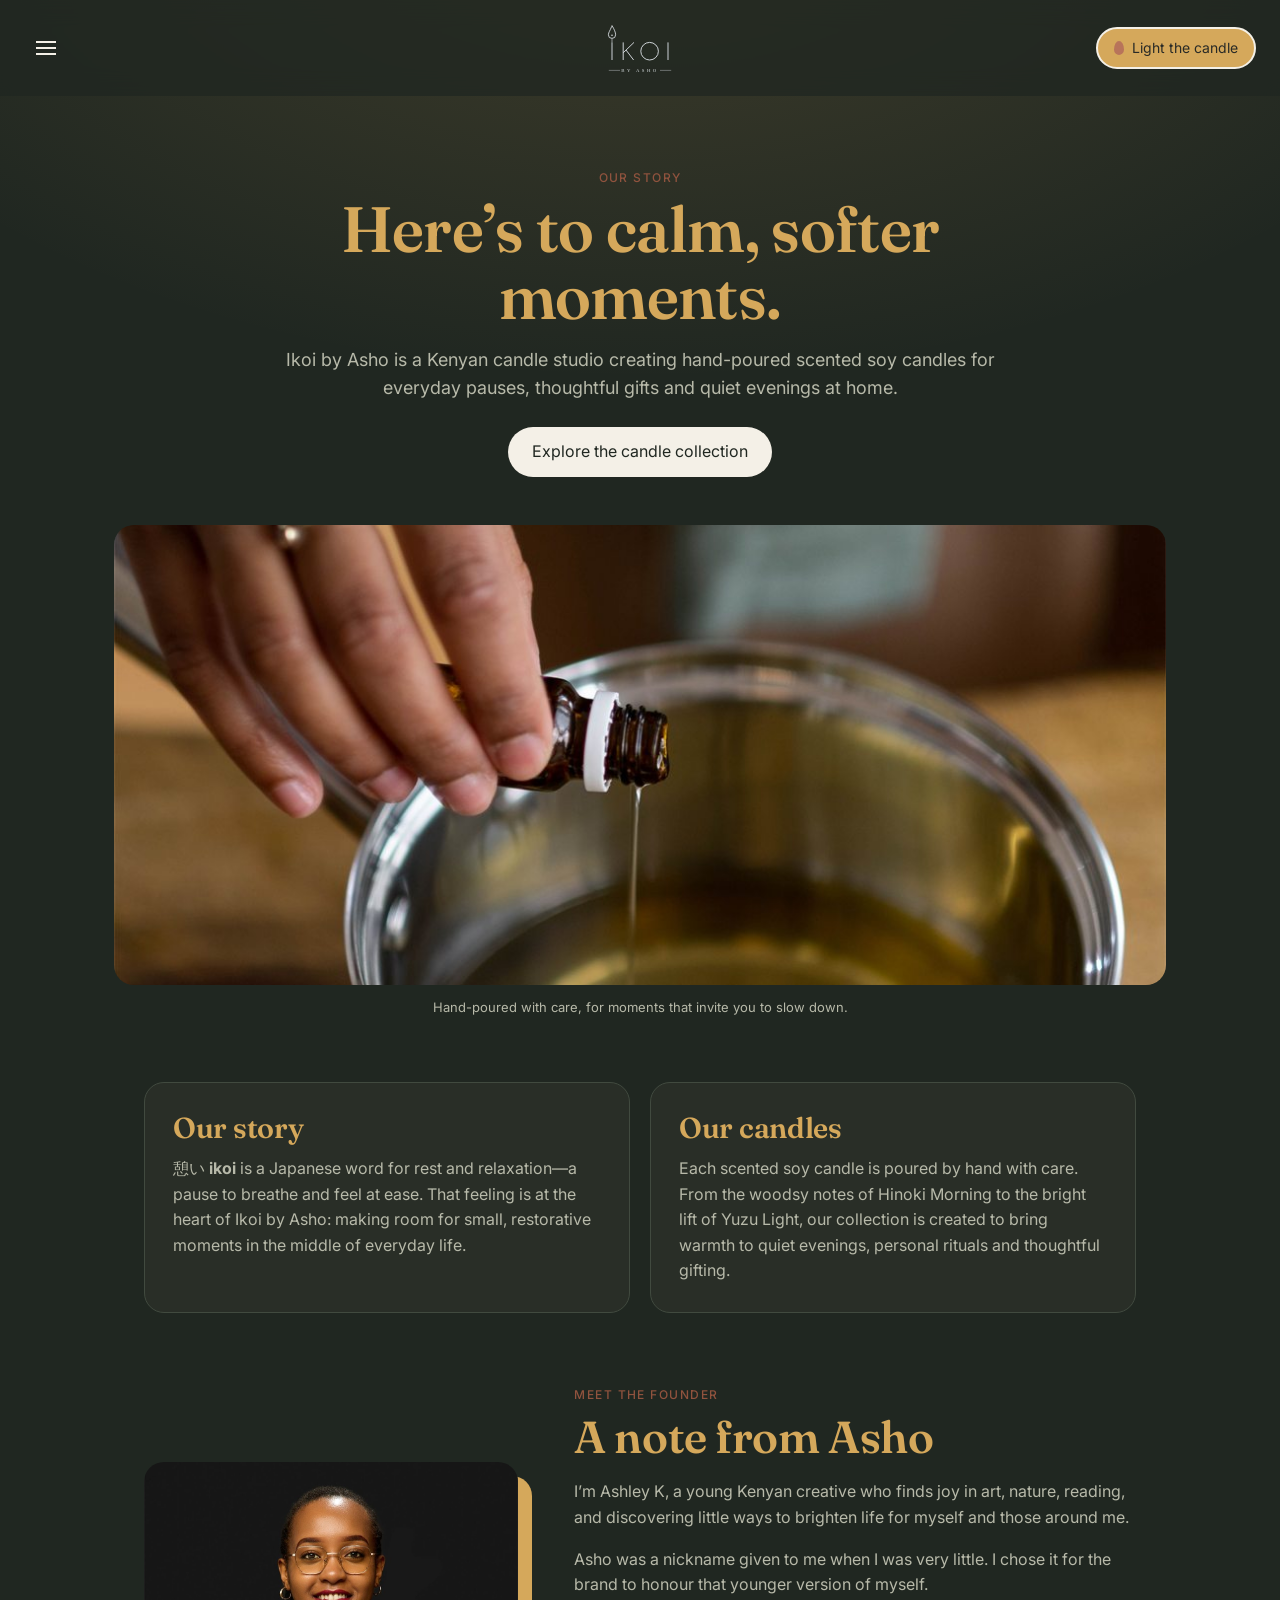
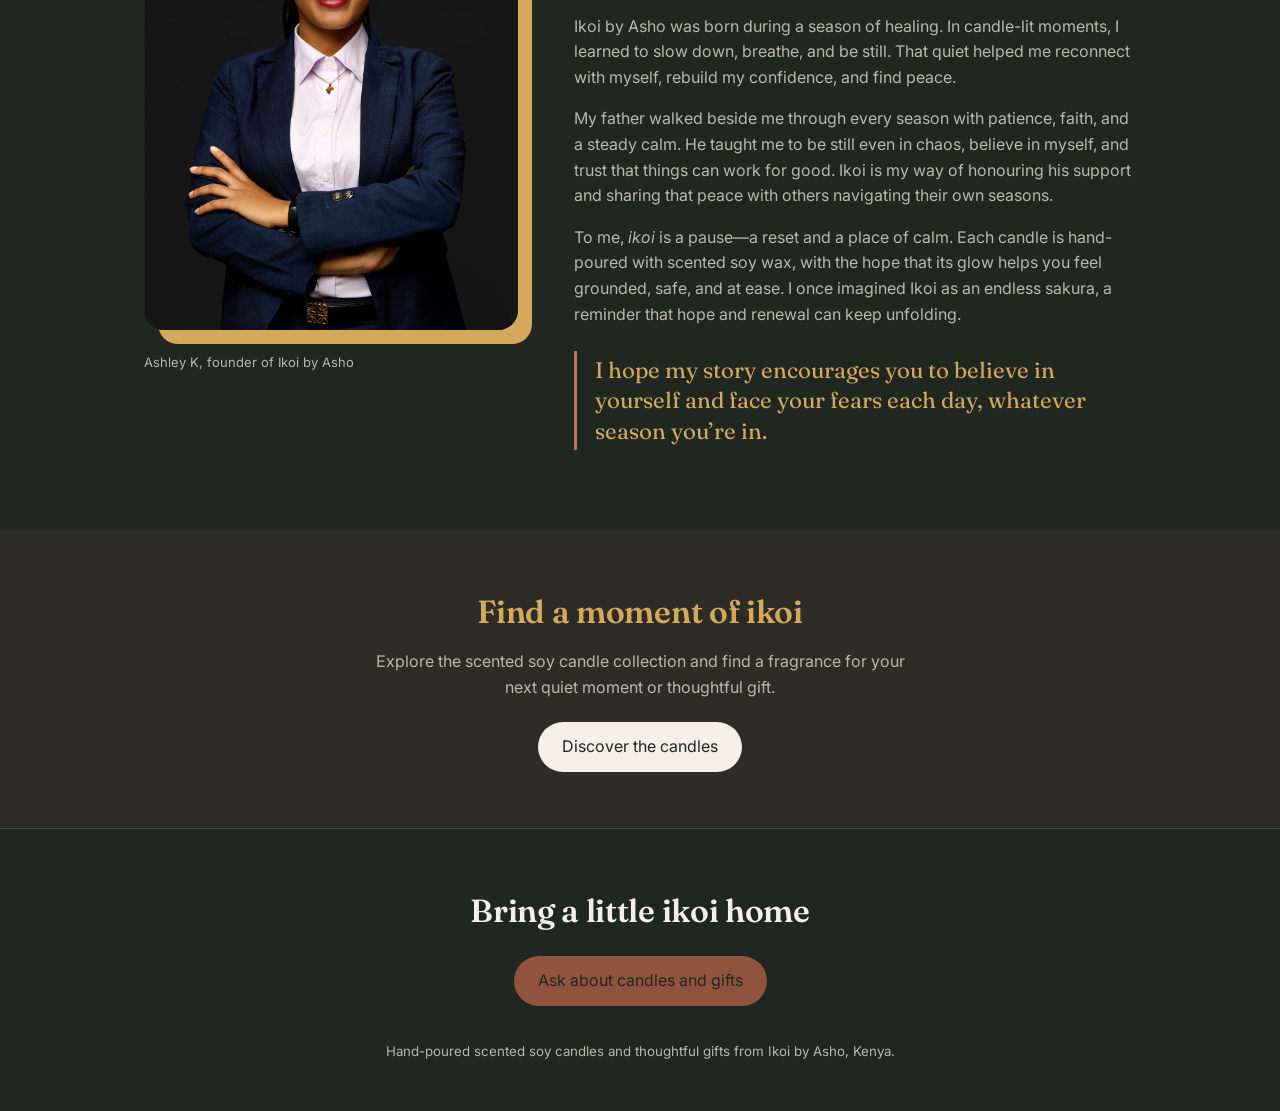
==== commit cf32d08d: "Update website" ====
--- a/about.html
+++ b/about.html
@@ -23,15 +23,15 @@
       <details class="nav-scent-group">
         <summary>Shop by scent</summary>
         <div class="nav-scent-list">
-          <a href="index.html#scent-hinoki-morning"><span>Hinoki Morning<small>KSh 1,500</small></span></a>
-          <a href="index.html#scent-yuzu-light"><span>Yuzu Light<small>KSh 1,500</small></span></a>
-          <a href="index.html#scent-matcha-hour"><span>Matcha Hour<small>KSh 1,500</small></span></a>
-          <a href="index.html#scent-lamu-breeze"><span>Lamu Breeze<small>Planned · Price TBC</small></span></a>
-          <a href="index.html#scent-mara-sunrise"><span>Mara Sunrise<small>Planned · Price TBC</small></span></a>
-          <a href="index.html#scent-karura-rain"><span>Karura Rain<small>Planned · Price TBC</small></span></a>
-          <a href="index.html#scent-naivasha-bloom"><span>Naivasha Bloom<small>Planned · Price TBC</small></span></a>
-          <a href="index.html#scent-kilifi-dusk"><span>Kilifi Dusk<small>Planned · Price TBC</small></span></a>
-          <a href="index.html#scent-infinite-sakura"><span>Infinite Sakura<small>Planned · Price TBC</small></span></a>
+          <a href="index.html#scent-hinoki-morning"><span>Hinoki Morning</span></a>
+          <a href="index.html#scent-yuzu-light"><span>Yuzu Light</span></a>
+          <a href="index.html#scent-matcha-hour"><span>Matcha Hour</span></a>
+          <a href="index.html#scent-lamu-breeze"><span>Lamu Breeze</span></a>
+          <a href="index.html#scent-mara-sunrise"><span>Mara Sunrise</span></a>
+          <a href="index.html#scent-karura-rain"><span>Karura Rain</span></a>
+          <a href="index.html#scent-naivasha-bloom"><span>Naivasha Bloom</span></a>
+          <a href="index.html#scent-kilifi-dusk"><span>Kilifi Dusk</span></a>
+          <a href="index.html#scent-infinite-sakura"><span>Infinite Sakura</span></a>
         </div>
       </details>
       <details class="nav-product-group">
@@ -45,7 +45,7 @@
       <a href="index.html#bundles">Bundles &amp; discounts</a>
       <a href="about.html" aria-current="page">Our story</a>
       <a href="index.html#events">Candle workshops</a>
-      <a href="index.html#candle-journal">Candle care</a>
+      <a href="candle-care.html">Candle care &amp; our candles</a>
       <a href="index.html#playful">Custom candles</a>
       <a href="index.html#contact">Contact</a>
     </nav>
@@ -62,7 +62,7 @@
     </section>
 
     <figure class="about-feature">
-      <img src="images/candle-making-1.jpg" alt="Fragrance being blended into warm candle wax" loading="eager" decoding="async">
+      <img src="images/optimized/candle-making-1.jpg" alt="Fragrance being blended into warm candle wax" loading="eager" decoding="async">
       <figcaption>Hand-poured with care, for moments that invite you to slow down.</figcaption>
     </figure>
 
@@ -79,7 +79,7 @@
 
     <section class="founder-story" aria-labelledby="founder-title">
       <figure class="founder-portrait">
-        <img src="images/ashley-k-web.jpg" alt="Ashley K, founder of Ikoi by Asho" loading="lazy" decoding="async">
+        <img src="images/optimized/ashley-k-web.jpg" alt="Ashley K, founder of Ikoi by Asho" loading="lazy" decoding="async">
         <figcaption>Ashley K, founder of Ikoi by Asho</figcaption>
       </figure>
       <div class="founder-copy">
--- a/style.css
+++ b/style.css
@@ -73,9 +73,10 @@
 .card h3{font-size:1.5rem;margin:12px 0 4px}
 .card p{margin:0;font-size:14px;color:var(--muted)}
 .card .price-row,.treat .price-row{display:flex;align-items:center;justify-content:space-between;margin:14px 8px 0;padding:10px 12px;border-radius:12px;background:rgba(255,255,255,.55);color:#805344;font-size:13px;font-weight:500}
-.card .price-row strong,.treat .price-row strong{color:var(--ink);font-family:Inter,sans-serif;font-size:15px;white-space:nowrap}
+.card .price-row strong,.treat .price-row strong{color:#292a26;font-family:Inter,sans-serif;font-size:15px;white-space:nowrap}
 .card{display:flex;flex-direction:column}
 .card .bundle-order,.treat .bundle-order{width:calc(100% - 16px);margin:auto 8px 0}
+.card .bundle-order{margin-top:16px}
 .scent-future{scroll-margin-top:130px}
 #scent-lamu-breeze{background:#d8dfd2}
 #scent-mara-sunrise{background:#e8dab8}
@@ -134,7 +135,8 @@
 .event-gallery img{width:100%;aspect-ratio:4/3;object-fit:cover;border-radius:18px;display:block;cursor:zoom-in}
 
 .candle-journal{padding-top:72px;padding-bottom:72px}
-#candle-journal{scroll-margin-top:120px}
+#candle-care-main .about-story{padding-bottom:32px}
+#candle-care-guide{padding-top:32px}
 .journal-kicker,.journal-meta{margin:0;color:var(--accent-strong);font-size:12px;font-weight:500;letter-spacing:.1em;text-transform:uppercase}
 .candle-journal h2{margin:4px 0 10px;color:var(--head);font-size:clamp(2rem,4vw,2.8rem)}
 .journal-intro{max-width:62ch;margin:0 0 28px;color:var(--muted)}
@@ -147,6 +149,12 @@
 .journal-card summary{color:var(--accent-strong);font-size:14px;font-weight:500;cursor:pointer}
 .journal-card details ul{margin:12px 0 0;padding-left:20px;color:var(--muted);font-size:14px}
 .journal-card details li+li{margin-top:8px}
+.candle-care-link{padding-top:48px;padding-bottom:48px;text-align:center}
+.candle-care-link p{max-width:48ch;margin:0 auto 18px;color:var(--muted)}
+.candle-care-cta{display:inline-flex;align-items:center;gap:6px;padding:12px 14px;font-size:15px;white-space:nowrap;transition:transform .2s,box-shadow .2s}
+.candle-care-cta:hover{box-shadow:0 0 0 3px rgba(213,168,91,.2),0 8px 18px rgba(41,42,38,.16)}
+.candle-care-cta span{display:inline-block;flex-shrink:0;transition:transform .2s}
+.candle-care-cta:hover span{transform:translateX(3px)}
 
 .actions{display:flex;flex-wrap:wrap;gap:12px}
 .button.ghost{background:transparent;color:var(--ink);border:1px solid var(--ink)}
@@ -219,10 +227,6 @@
 .treat img{width:100%;aspect-ratio:1;object-fit:cover;border-radius:20px;display:block}
 .treat h3{font-size:1.5rem;margin:16px 8px 4px}
 .treat p{margin:0 8px;font-size:15px}
-.gallery{display:grid;grid-template-columns:repeat(3,1fr);gap:16px;padding-bottom:72px}
-.gallery img{width:100%;aspect-ratio:1;object-fit:cover;border-radius:16px;display:block}
-.gallery img:nth-child(3n+2){border-radius:999px 999px 16px 16px}
-
 @media(max-width:760px){
   header{grid-template-columns:1fr auto 1fr;gap:12px;padding:12px 20px}
   .logo-wordmark{width:96px;height:74px}
@@ -246,10 +250,11 @@
   .event-card{align-items:flex-start;flex-direction:column;padding:24px}
   .bundle-grid{grid-template-columns:repeat(2,minmax(0,1fr))}
   .journal-grid{grid-template-columns:repeat(2,minmax(0,1fr))}
-  .craft-values{grid-template-columns:repeat(2,minmax(0,1fr))}
+  .craft-values{grid-template-columns:repeat(2,minmax(0,1fr));gap:12px}
+  .craft-values li{grid-column:auto;min-height:112px;gap:10px;padding:14px 8px;border-radius:18px}
   .craft-values li:nth-child(4),.craft-values li:nth-child(5){grid-column:auto}
-  .craft-values li:last-child:nth-child(odd){grid-column:1/-1}
-  .cards,.treats,.gallery,.event-gallery{grid-template-columns:1fr 1fr}
+  .craft-values li:last-child:nth-child(odd){grid-column:1/-1;width:calc(50% - 6px);justify-self:center}
+  .cards,.treats,.event-gallery{grid-template-columns:1fr 1fr}
   .treat:nth-child(2){margin-top:0}
   #varieties{scroll-margin-top:190px}
 }
@@ -261,7 +266,7 @@
   .bundle-grid{grid-template-columns:1fr}
   .journal-grid{grid-template-columns:1fr}
   #varieties{scroll-margin-top:220px}
-  .cards,.treats,.gallery,.event-gallery{grid-template-columns:1fr}
+  .cards,.treats,.event-gallery{grid-template-columns:1fr}
   .jar-showcase{padding:48px 0}
   .jar-mockups{gap:10px}
   .jar-mockup{border-radius:12px}
@@ -305,8 +310,6 @@
 .craft{background:var(--plum);color:#f4f0e7}
 .treat{color:#292a26;transition:transform .35s ease-out}
 .treat:hover{transform:translateY(-3px)}
-.gallery img{transition:transform .25s}
-.gallery img:hover{transform:scale(1.04)}
 #lightbox{border:0;padding:0;background:transparent;max-width:min(92vw,720px)}
 #lightbox::backdrop{background:rgba(32,39,33,.88)}
 #lightbox img{max-width:100%;max-height:85vh;border-radius:20px;display:block}
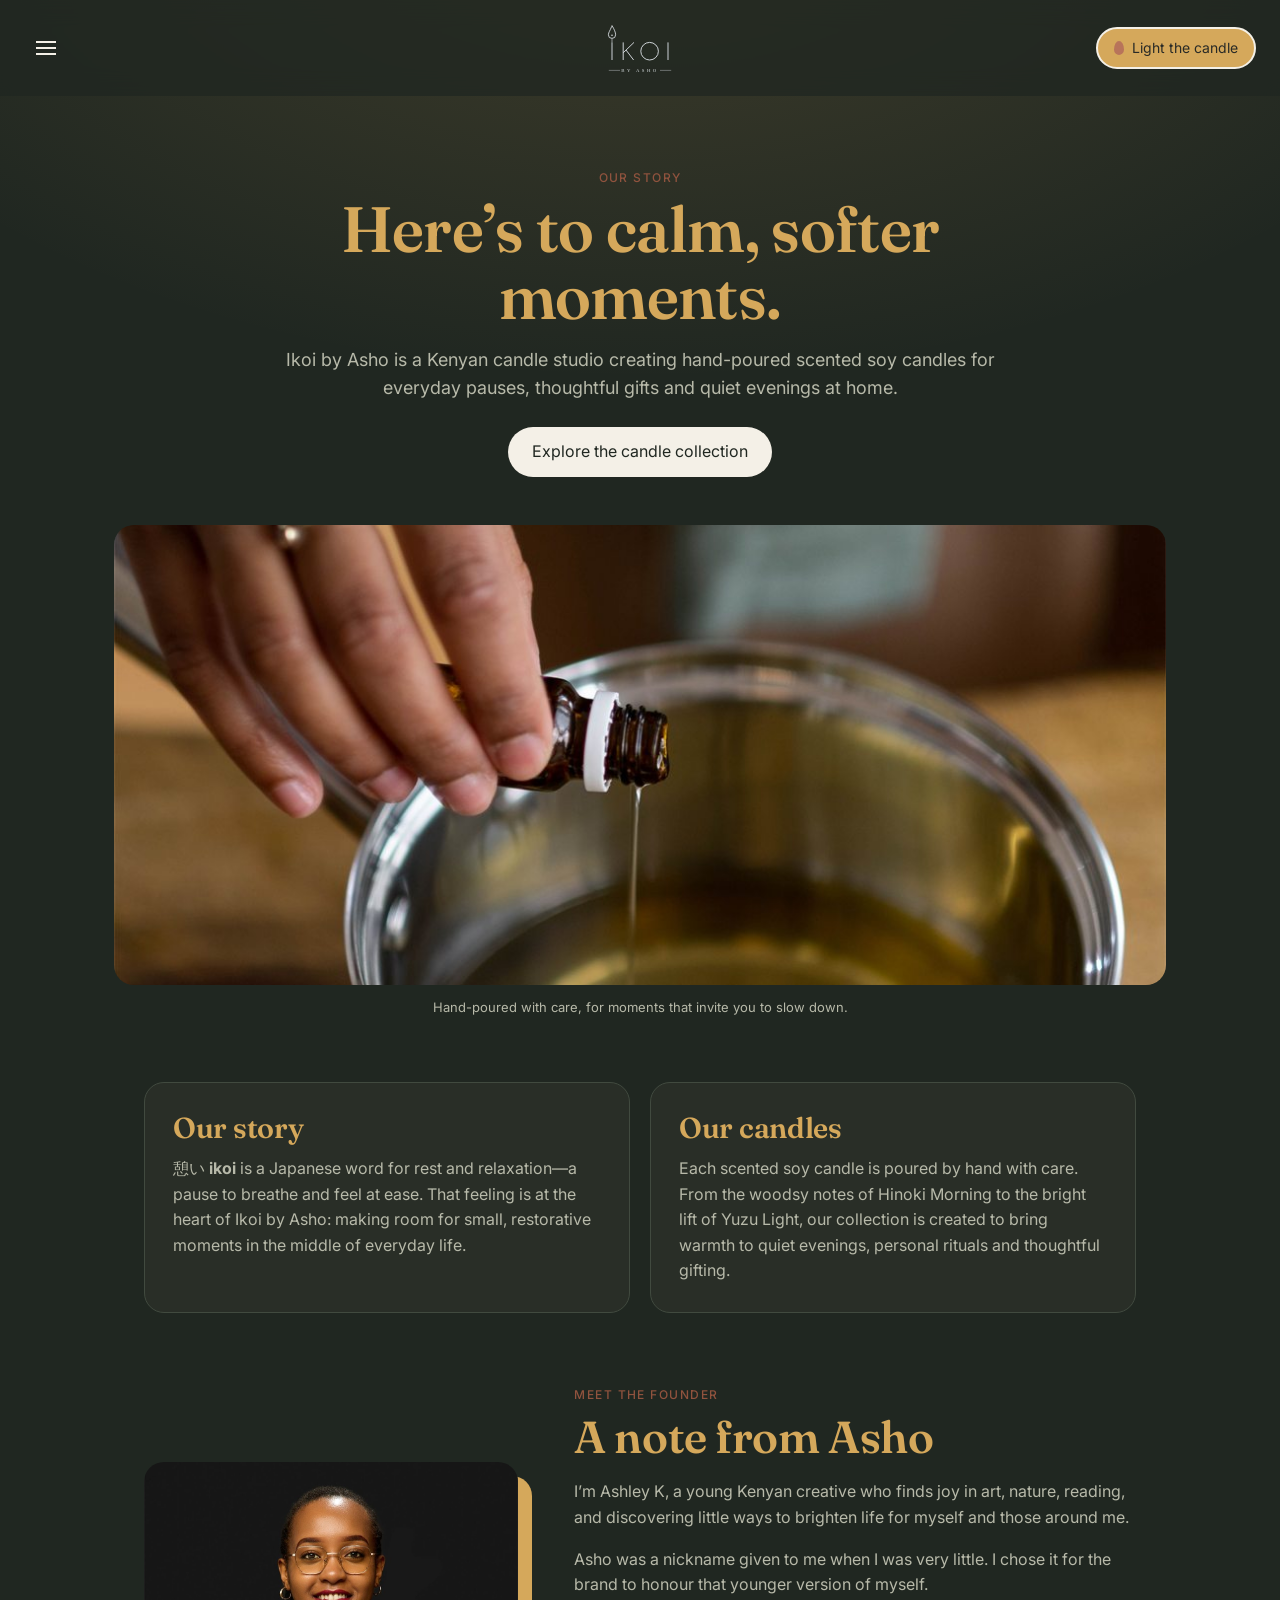
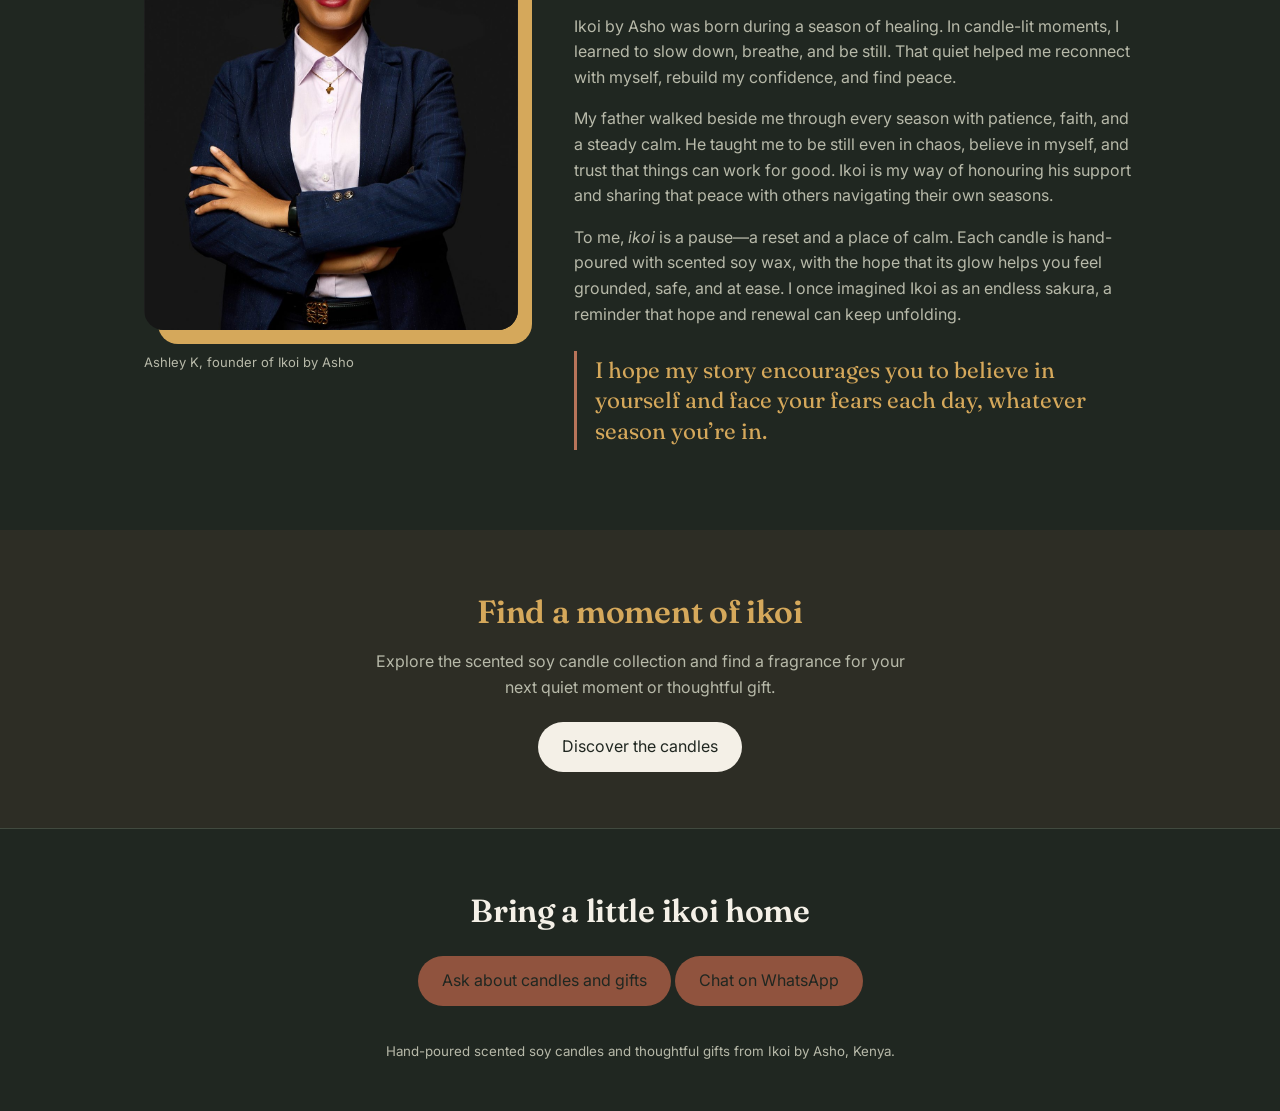
==== commit 2b02a768: "Add coming soon tags, WhatsApp form, price fixes" ====
--- a/about.html
+++ b/about.html
@@ -7,6 +7,7 @@
   <meta name="description" content="Discover the meaning of ikoi and the inspiration behind Ikoi by Asho, a Kenyan candle studio creating hand-poured scented soy candles.">
   <meta property="og:type" content="website">
   <meta property="og:title" content="Our Story | Ikoi by Asho">
+  <meta property="og:image" content="https://ashogeeks.github.io/ikoi-by-asho-website/images/optimized/candle-making-1.jpg">
   <meta property="og:description" content="A little room to breathe: learn about the meaning of ikoi and our hand-poured scented soy candles.">
   <link rel="stylesheet" href="https://fonts.googleapis.com/css2?family=Cormorant+Garamond:wght@500&family=Fraunces:wght@600&family=Inter:wght@400;500&family=Noto+Serif+JP:wght@500&display=swap">
   <link rel="icon" href="data:image/svg+xml,<svg xmlns=%22http://www.w3.org/2000/svg%22 viewBox=%220 0 100 100%22><text y=%22.9em%22 font-size=%2290%22>🕯️</text></svg>">
@@ -103,7 +104,7 @@
 
   <footer id="contact">
     <h2>Bring a little ikoi home</h2>
-    <a class="button" href="mailto:hello@ikoibyasho.com">Ask about candles and gifts</a>
+    <a class="button" href="mailto:ikoibyasho@gmail.com">Ask about candles and gifts</a> <a class="button" href="https://wa.me/254727720317">Chat on WhatsApp</a>
     <p><small>Hand-poured scented soy candles and thoughtful gifts from Ikoi by Asho, Kenya.</small></p>
   </footer>
 
--- a/style.css
+++ b/style.css
@@ -336,3 +336,6 @@
 
 @media(max-width:760px){header.is-scrolled .logo-wordmark{width:88px;height:68px}}
 @media(max-width:480px){header.is-scrolled .logo-wordmark{width:78px;height:60px}}
+.scent-future .price-row{display:none}
+.scent-future h3::after{content:"Coming soon";display:inline-block;margin-left:.6rem;padding:.15rem .6rem;border:1px solid currentColor;border-radius:999px;font:500 .7rem/1.4 Inter,sans-serif;letter-spacing:.04em;text-transform:uppercase;vertical-align:middle;opacity:.85}
+body.glow .hero p{color:#d8d3c6}
